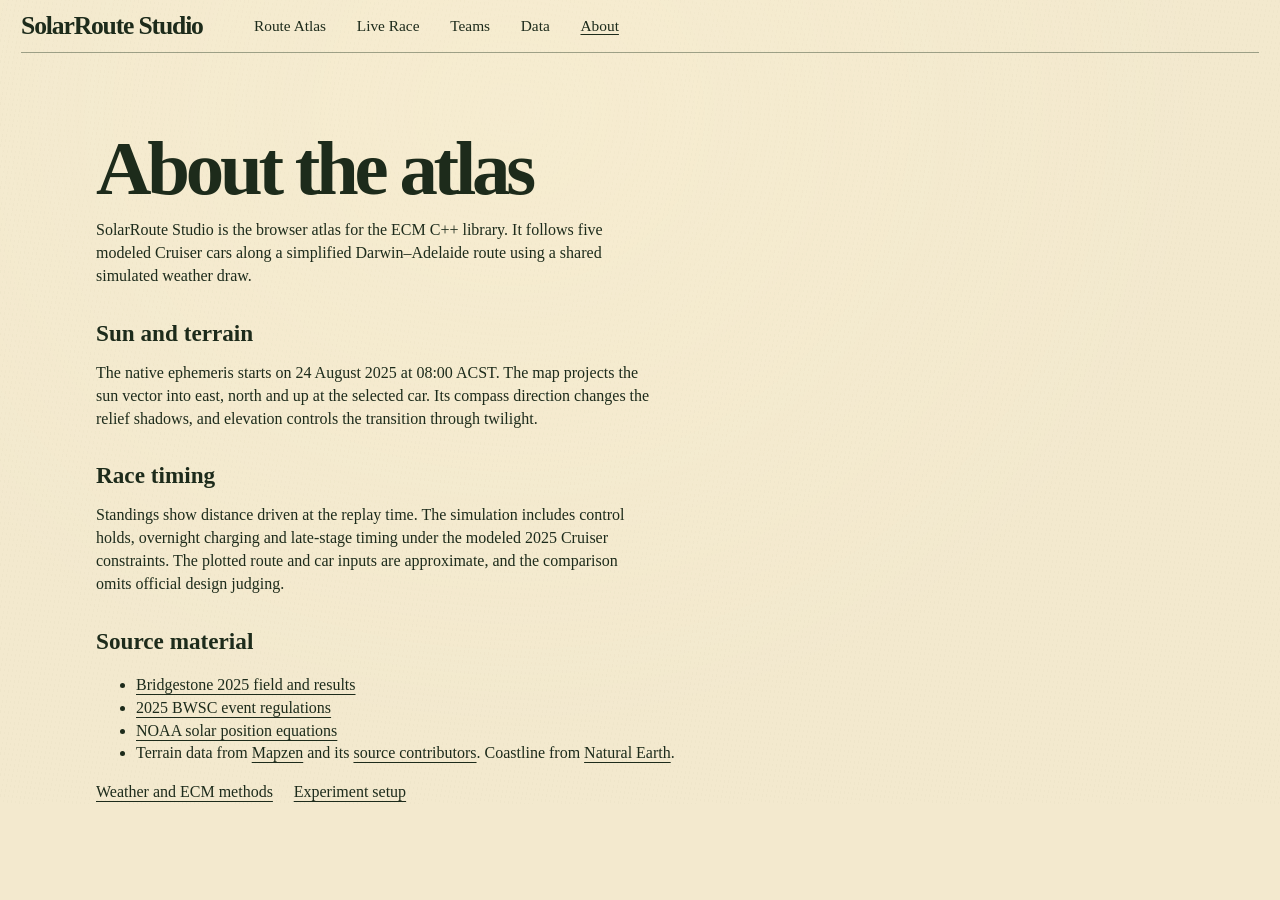
==== apps/route-lab/web/about.html @ 6af85048 "Build the SolarRoute Studio relief atlas and fleet replay" ====
<!DOCTYPE html>
<html lang="en">
<head>
  <meta charset="utf-8">
  <meta name="viewport" content="width=device-width, initial-scale=1">
  <title>About · SolarRoute Studio</title>
  <link rel="stylesheet" href="./atlas.css">
</head>
<body>
  <header class="atlas-header">
    <a class="atlas-brand" href="./">SolarRoute Studio</a>
    <nav aria-label="Pages">
      <a href="./">Route Atlas</a>
      <a href="./?view=race">Live Race</a>
      <a href="./teams.html">Teams</a>
      <a href="./data.html">Data</a>
      <a href="./about.html" aria-current="page">About</a>
    </nav>
  </header>
  <main class="atlas-article">
    <h1>About the atlas</h1>
    <p>SolarRoute Studio is the browser atlas for the ECM C++ library. It follows five modeled Cruiser cars along a simplified Darwin–Adelaide route using a shared simulated weather draw.</p>
    <h2>Sun and terrain</h2>
    <p>The native ephemeris starts on 24 August 2025 at 08:00 ACST. The map projects the sun vector into east, north and up at the selected car. Its compass direction changes the relief shadows, and elevation controls the transition through twilight.</p>
    <h2>Race timing</h2>
    <p>Standings show distance driven at the replay time. The simulation includes control holds, overnight charging and late-stage timing under the modeled 2025 Cruiser constraints. The plotted route and car inputs are approximate, and the comparison omits official design judging.</p>
    <h2>Source material</h2>
    <ul>
      <li><a href="https://www.bridgestone.com/bwsc/about/result/">Bridgestone 2025 field and results</a></li>
      <li><a href="https://cms.worldsolarchallenge.org/app/uploads/2025/03/3297_2025_bwsc_regulations_release_v20_published_28_october_2024-1.pdf">2025 BWSC event regulations</a></li>
      <li><a href="https://gml.noaa.gov/grad/solcalc/solareqns.PDF">NOAA solar position equations</a></li>
      <li>Terrain data from <a href="https://www.mapzen.com/blog/terrain-tile-service/">Mapzen</a> and its <a href="https://github.com/tilezen/joerd/blob/master/docs/attribution.md">source contributors</a>. Coastline from <a href="https://www.naturalearthdata.com/about/terms-of-use/">Natural Earth</a>.</li>
    </ul>
    <p class="atlas-links"><a href="./methods.html">Weather and ECM methods</a><a href="./configure.html">Experiment setup</a></p>
  </main>
</body>
</html>
---- apps/route-lab/web/atlas.css ----
:root {
  color-scheme: light;
  --paper: #f3e9ce;
  --ink: #1d2b1b;
  --muted: #465641;
  --rule: #56634b8c;
  --green: #263c25;
  --serif: Georgia, "Times New Roman", serif;
  --mono: "SFMono-Regular", Consolas, monospace;
  --inset: clamp(.8rem, 1.65vw, 1.65rem);
  font: 16px/1.43 var(--serif);
  color: var(--ink);
  background: var(--paper);
}
* { box-sizing: border-box; }
body {
  margin: 0;
  background:
    radial-gradient(ellipse at 40% 14%, #fff4d54a, transparent 64%),
    repeating-linear-gradient(101deg, #85734408 0 .5px, transparent .5px 4px),
    var(--paper);
}
a { color: inherit; text-underline-offset: .22em; }
button, select, input { font: inherit; color: inherit; }
button, select { cursor: pointer; }
button:disabled { cursor: default; opacity: .5; }
:focus-visible { outline: 2px solid #1e6270; outline-offset: 3px; }
p, h1, h2, dl, dd, figure { margin: 0; }
.sr-only { position: absolute; width: 1px; height: 1px; overflow: hidden; clip-path: inset(50%); white-space: nowrap; }

.atlas-header {
  margin-inline: var(--inset);
  min-height: 3.3rem;
  display: flex;
  flex-wrap: wrap;
  align-items: center;
  column-gap: clamp(1.5rem, 4vw, 4rem);
  padding: .35rem 0;
  border-bottom: 1px solid var(--rule);
}
.atlas-brand { text-decoration: none; font-size: clamp(1.3rem, 2vw, 2rem); line-height: 1.16; font-weight: 700; letter-spacing: -.045em; white-space: nowrap; }
.atlas-header nav { display: flex; flex-wrap: wrap; gap: 0 clamp(.85rem, 2.4vw, 2.7rem); align-items: baseline; }
.atlas-header nav a { white-space: nowrap; padding: .42rem 0; font-size: clamp(.95rem, 1.2vw, 1.2rem); text-decoration: none; }
.atlas-header nav a:hover, .atlas-header nav a[aria-current="page"] { text-decoration: underline; }
.atlas-clock { margin-left: auto; font: .69rem/1.6 var(--mono); font-variant-numeric: tabular-nums; text-transform: uppercase; white-space: nowrap; }
.atlas-clock abbr { text-decoration: none; }

.atlas-content { margin-inline: var(--inset); }
.atlas-sheet {
  display: grid;
  grid-template-columns: minmax(17.5rem, 23.5%) minmax(0, 1fr);
  align-items: stretch;
  min-height: clamp(35rem, calc(100svh - 9.1rem), 60rem);
}
.atlas-sidebar { display: flex; flex-direction: column; padding: clamp(1.6rem, 4.8vh, 3.4rem) clamp(.7rem, 1.35vw, 1.3rem) 1.25rem .15rem; }
.atlas-overline { font-size: clamp(1.02rem, 1.72vw, 1.66rem); font-style: italic; }
.atlas-sidebar h1 {
  font-size: clamp(3.15rem, 4.35vw, 6rem);
  letter-spacing: -.057em;
  line-height: .92;
  margin: .22rem 0 .7rem;
}
.atlas-subtitle { font-size: clamp(.69rem, .88vw, .92rem); line-height: 1.5; text-transform: uppercase; letter-spacing: .13em; }
.route-facts, .atlas-rank { margin-top: .95rem; border-top: 1px solid var(--rule); padding-top: .6rem; }
.route-facts { display: grid; gap: .2rem; font-size: clamp(.73rem, .97vw, .95rem); line-height: 1.35; }
.route-facts div { display: grid; grid-template-columns: minmax(5.15rem, 38%) 1fr; align-items: baseline; gap: .35rem; }
.route-facts dt { font-weight: 700; }
.atlas-rank h2 { font-size: .85rem; text-transform: uppercase; letter-spacing: .1em; margin: .08rem 0 .45rem; }
.atlas-table-wrap { overflow-x: auto; }
table { width: 100%; border-collapse: collapse; font-variant-numeric: tabular-nums; }
th, td { border-bottom: 1px solid var(--rule); padding: .29rem .11rem; }
.atlas-rank th, .atlas-rank td { font-size: clamp(.64rem, .83vw, .81rem); text-align: right; white-space: nowrap; }
.atlas-rank th:nth-child(2), .atlas-rank td:nth-child(2) { text-align: left; padding-left: .28rem; }
.atlas-rank thead th { font-weight: 400; vertical-align: bottom; font-size: .57rem; line-height: 1.2; text-transform: uppercase; }
.atlas-rank tbody tr:has(button[aria-pressed="true"]) { background: #ad9f6b30; }
.car-select { display: inline-flex; gap: .3rem; align-items: baseline; padding: .14rem 0; border: 0; background: none; font-size: inherit; line-height: 1.05; white-space: nowrap; }
.car-select:hover, .car-select[aria-pressed="true"] { text-decoration: underline; text-underline-offset: .18em; }
.car-select::before { content: ""; width: .42rem; height: .42rem; background: var(--car-color); flex: none; display: inline-block; }
.atlas-note { color: var(--muted); font-size: .72rem; font-style: italic; margin-top: .46rem; }
.atlas-bottom { margin-top: auto; padding-top: 1.15rem; display: grid; gap: .55rem; justify-items: start; font-size: .72rem; }
.atlas-scale { display: flex; padding-top: .3rem; max-width: 100%; color: var(--muted); font-size: .62rem; }
.atlas-scale span { flex: 1 1 0; position: relative; padding-top: .3rem; border-top: 1px solid var(--rule); }
.atlas-scale span::before { content: ""; position: absolute; left: 0; top: -.2rem; width: 1px; height: .35rem; background: var(--rule); }
.atlas-scale span:last-child { flex: 0 0 auto; border: 0; white-space: nowrap; }

.atlas-figure { position: relative; margin: 0; min-width: 0; min-height: 0; isolation: isolate; }
.atlas-figure canvas { display: block; position: absolute; inset: 0; width: 100%; height: 100%; }
.atlas-figure figcaption { position: absolute; inset: auto .7rem .62rem auto; display: flex; align-items: center; gap: .55rem; font: .61rem/1.3 var(--mono); }
.atlas-figure output, .atlas-figure button { background: #f3e9cee8; padding: .34rem .42rem; }
.atlas-figure button { border: 0; }
.atlas-figure button[aria-pressed="true"], .atlas-figure button:hover { text-decoration: underline; }

.atlas-replay {
  display: grid;
  grid-template-columns: auto minmax(0, 1fr) auto;
  gap: clamp(.6rem, 1.65vw, 1.75rem);
  border-top: 1px solid var(--rule);
  padding: .6rem .35rem .8rem;
  align-items: start;
}
.atlas-controls { display: flex; align-items: center; gap: .8rem; }
.atlas-controls select { background: transparent; border: 0; font-size: .87rem; }
.atlas-play { display: grid; place-items: center; width: 2.5rem; height: 2.5rem; border: 0; border-radius: 50%; background: var(--green); color: var(--paper); padding: 0; }
.atlas-play span { border: .43rem solid transparent; border-left: .67rem solid currentColor; border-right: 0; margin-left: .15rem; }
.atlas-play.is-playing span { height: .78rem; width: .67rem; border: solid currentColor; border-width: 0 .18rem; margin: 0; }
.atlas-seek { min-width: 0; }
#atlas-time { appearance: none; display: block; width: 100%; height: 1.65rem; padding: 0; margin: 0; background: transparent; cursor: ew-resize; }
#atlas-time::-webkit-slider-runnable-track { height: 2px; background: linear-gradient(90deg, var(--green) 0 var(--progress, 0%), var(--rule) var(--progress, 0%) 100%); }
#atlas-time::-webkit-slider-thumb { appearance: none; width: .76rem; height: .76rem; margin-top: -.33rem; border-radius: 50%; background: var(--green); }
#atlas-time::-moz-range-track { height: 2px; background: var(--rule); }
#atlas-time::-moz-range-progress { height: 2px; background: var(--green); }
#atlas-time::-moz-range-thumb { border: 0; width: .76rem; height: .76rem; border-radius: 50%; background: var(--green); }
#atlas-duration { font: .68rem/1.5 var(--mono); white-space: nowrap; padding-top: .3rem; }
.atlas-stops { display: flex; list-style: none; padding: 0; margin: 0; min-width: 0; overflow-x: auto; }
.atlas-stops li { flex: 1 0 auto; border-top: 1px solid var(--rule); margin-top: .25rem; }
.atlas-stops button { position: relative; display: grid; place-items: center; gap: .12rem; width: 100%; padding: .38rem .22rem .15rem; border: 0; background: none; font-size: .73rem; }
.atlas-stops button::before { content: ""; position: absolute; top: -.27rem; width: .45rem; height: .45rem; border-radius: 50%; border: 1px solid var(--green); background: var(--paper); }
.atlas-stops button[aria-current]::before, .atlas-stops button:hover::before { background: var(--green); }
.atlas-stops small { color: var(--muted); }

.atlas-article { width: min(68rem, calc(100% - 2rem)); margin: clamp(2rem, 6vw, 5.5rem) auto; }
.atlas-article h1 { font-size: clamp(2.7rem, 6vw, 5.25rem); line-height: 1.01; letter-spacing: -.055em; }
.atlas-article h2 { font-size: 1.45rem; margin: 1.8rem 0 .4rem; }
.atlas-article p { max-width: 70ch; margin: .75rem 0; }
.atlas-article table { margin: 1rem 0; }
.atlas-article th, .atlas-article td { padding: .65rem .75rem; text-align: left; white-space: nowrap; }
.atlas-article th:first-child { padding-left: 0; }
.atlas-article table span { display: block; color: var(--muted); font-size: .82rem; }
.atlas-links { display: flex; flex-wrap: wrap; gap: .7rem 1.3rem; margin: 1.1rem 0; }

@media (max-width: 1100px) {
  .atlas-header { column-gap: 1.55rem; }
  .atlas-header nav { column-gap: .95rem; }
  .atlas-timezone { display: none; }
}
@media (max-width: 760px) {
  .atlas-header { gap: .35rem 1rem; }
  .atlas-header nav { order: 3; width: 100%; column-gap: .95rem; }
  .atlas-header nav a { font-size: .91rem; }
  .atlas-sheet { grid-template-columns: minmax(0, 1fr); }
  .atlas-sidebar { display: grid; grid-template-columns: minmax(0, 1fr) minmax(0, 1fr); gap: .3rem .7rem; padding: .8rem 0; }
  .atlas-overline, .atlas-rank, .atlas-bottom { grid-column: 1 / -1; }
  .atlas-sidebar h1 { font-size: clamp(1.65rem, 5.65vw, 3.5rem); margin: .15rem 0 .25rem; }
  .atlas-subtitle { display: none; }
  .route-facts, .atlas-rank { margin-top: 0; }
  .route-facts { padding-top: .35rem; font-size: .67rem; gap: .08rem; }
  .route-facts div { grid-template-columns: minmax(3rem, 38%) 1fr; gap: .2rem; }
  .atlas-rank thead th, .atlas-rank th, .atlas-rank td { font-size: .69rem; }
  .atlas-bottom { display: flex; justify-content: space-between; align-items: end; padding-top: .2rem; }
  .atlas-figure { height: clamp(19.5rem, 76vw, 30rem); }
  .atlas-replay { grid-template-columns: auto minmax(0, 1fr); column-gap: .6rem; }
  #atlas-duration { display: none; }
}
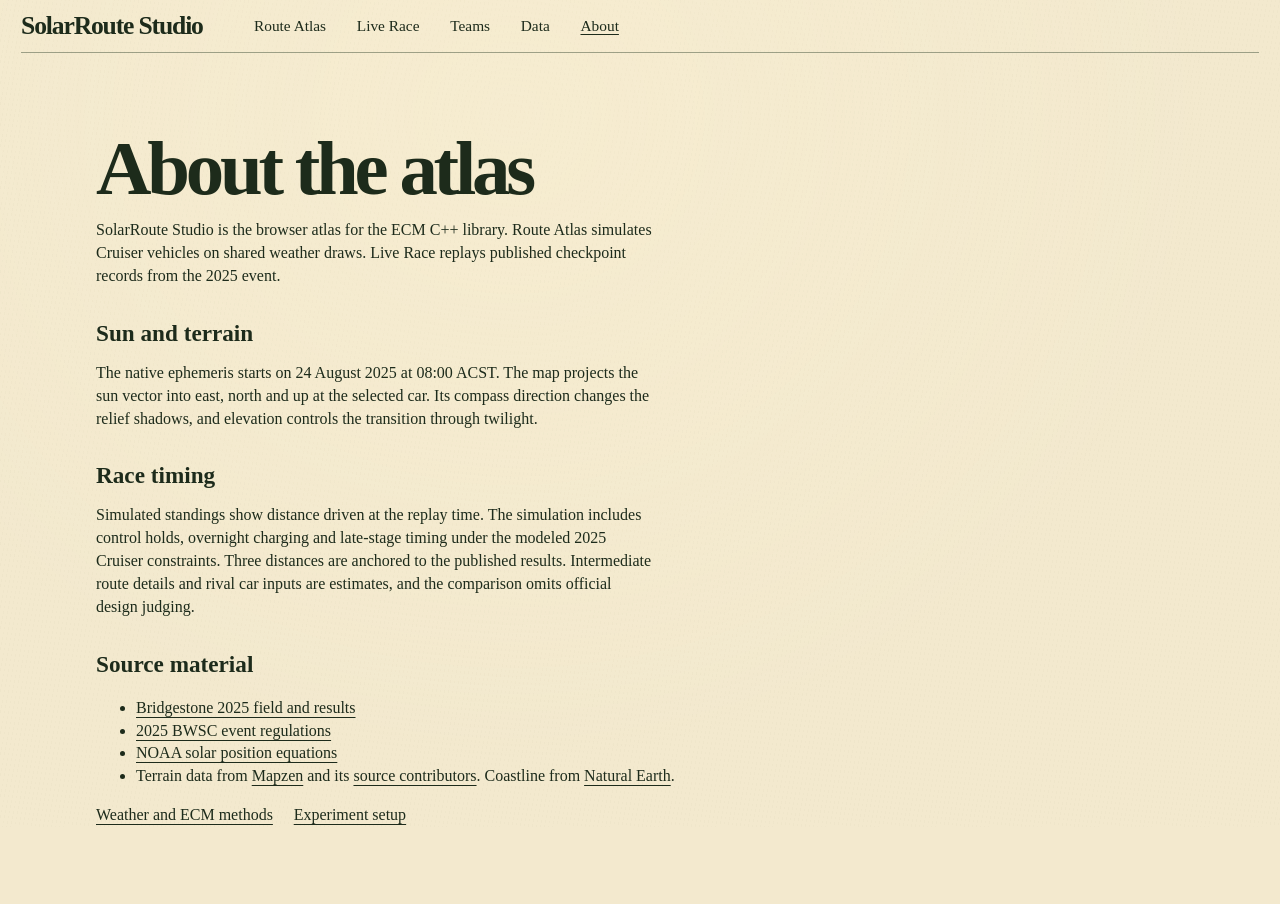
==== commit da068a8c: "Replay recorded BWSC checkpoints and run configurable fleets" ====
--- a/apps/route-lab/web/about.html
+++ b/apps/route-lab/web/about.html
@@ -11,7 +11,7 @@
     <a class="atlas-brand" href="./">SolarRoute Studio</a>
     <nav aria-label="Pages">
       <a href="./">Route Atlas</a>
-      <a href="./?view=race">Live Race</a>
+      <a href="./race.html">Live Race</a>
       <a href="./teams.html">Teams</a>
       <a href="./data.html">Data</a>
       <a href="./about.html" aria-current="page">About</a>
@@ -19,11 +19,11 @@
   </header>
   <main class="atlas-article">
     <h1>About the atlas</h1>
-    <p>SolarRoute Studio is the browser atlas for the ECM C++ library. It follows five modeled Cruiser cars along a simplified Darwin–Adelaide route using a shared simulated weather draw.</p>
+    <p>SolarRoute Studio is the browser atlas for the ECM C++ library. Route Atlas simulates Cruiser vehicles on shared weather draws. Live Race replays published checkpoint records from the 2025 event.</p>
     <h2>Sun and terrain</h2>
     <p>The native ephemeris starts on 24 August 2025 at 08:00 ACST. The map projects the sun vector into east, north and up at the selected car. Its compass direction changes the relief shadows, and elevation controls the transition through twilight.</p>
     <h2>Race timing</h2>
-    <p>Standings show distance driven at the replay time. The simulation includes control holds, overnight charging and late-stage timing under the modeled 2025 Cruiser constraints. The plotted route and car inputs are approximate, and the comparison omits official design judging.</p>
+    <p>Simulated standings show distance driven at the replay time. The simulation includes control holds, overnight charging and late-stage timing under the modeled 2025 Cruiser constraints. Three distances are anchored to the published results. Intermediate route details and rival car inputs are estimates, and the comparison omits official design judging.</p>
     <h2>Source material</h2>
     <ul>
       <li><a href="https://www.bridgestone.com/bwsc/about/result/">Bridgestone 2025 field and results</a></li>
--- a/apps/route-lab/web/atlas.css
+++ b/apps/route-lab/web/atlas.css
@@ -5,6 +5,10 @@
   --muted: #465641;
   --rule: #56634b8c;
   --green: #263c25;
+  --field: #fbf3dd;
+  --teal: #26624d;
+  --rust: #a3412c;
+  --blue: #255d78;
   --serif: Georgia, "Times New Roman", serif;
   --mono: "SFMono-Regular", Consolas, monospace;
   --inset: clamp(.8rem, 1.65vw, 1.65rem);
@@ -104,12 +108,12 @@
 .atlas-play span { border: .43rem solid transparent; border-left: .67rem solid currentColor; border-right: 0; margin-left: .15rem; }
 .atlas-play.is-playing span { height: .78rem; width: .67rem; border: solid currentColor; border-width: 0 .18rem; margin: 0; }
 .atlas-seek { min-width: 0; }
-#atlas-time { appearance: none; display: block; width: 100%; height: 1.65rem; padding: 0; margin: 0; background: transparent; cursor: ew-resize; }
-#atlas-time::-webkit-slider-runnable-track { height: 2px; background: linear-gradient(90deg, var(--green) 0 var(--progress, 0%), var(--rule) var(--progress, 0%) 100%); }
-#atlas-time::-webkit-slider-thumb { appearance: none; width: .76rem; height: .76rem; margin-top: -.33rem; border-radius: 50%; background: var(--green); }
-#atlas-time::-moz-range-track { height: 2px; background: var(--rule); }
-#atlas-time::-moz-range-progress { height: 2px; background: var(--green); }
-#atlas-time::-moz-range-thumb { border: 0; width: .76rem; height: .76rem; border-radius: 50%; background: var(--green); }
+.atlas-range { appearance: none; display: block; width: 100%; height: 1.65rem; padding: 0; margin: 0; background: transparent; cursor: ew-resize; }
+.atlas-range::-webkit-slider-runnable-track { height: 2px; background: linear-gradient(90deg, var(--green) 0 var(--progress, 0%), var(--rule) var(--progress, 0%) 100%); }
+.atlas-range::-webkit-slider-thumb { appearance: none; width: .76rem; height: .76rem; margin-top: -.33rem; border-radius: 50%; background: var(--green); }
+.atlas-range::-moz-range-track { height: 2px; background: var(--rule); }
+.atlas-range::-moz-range-progress { height: 2px; background: var(--green); }
+.atlas-range::-moz-range-thumb { border: 0; width: .76rem; height: .76rem; border-radius: 50%; background: var(--green); }
 #atlas-duration { font: .68rem/1.5 var(--mono); white-space: nowrap; padding-top: .3rem; }
 .atlas-stops { display: flex; list-style: none; padding: 0; margin: 0; min-width: 0; overflow-x: auto; }
 .atlas-stops li { flex: 1 0 auto; border-top: 1px solid var(--rule); margin-top: .25rem; }
@@ -121,11 +125,11 @@
 .atlas-article { width: min(68rem, calc(100% - 2rem)); margin: clamp(2rem, 6vw, 5.5rem) auto; }
 .atlas-article h1 { font-size: clamp(2.7rem, 6vw, 5.25rem); line-height: 1.01; letter-spacing: -.055em; }
 .atlas-article h2 { font-size: 1.45rem; margin: 1.8rem 0 .4rem; }
-.atlas-article p { max-width: 70ch; margin: .75rem 0; }
+.atlas-article > p { max-width: 70ch; margin: .75rem 0; }
 .atlas-article table { margin: 1rem 0; }
 .atlas-article th, .atlas-article td { padding: .65rem .75rem; text-align: left; white-space: nowrap; }
 .atlas-article th:first-child { padding-left: 0; }
-.atlas-article table span { display: block; color: var(--muted); font-size: .82rem; }
+.atlas-article :is(th, td) span { display: block; color: var(--muted); font-size: .82rem; }
 .atlas-links { display: flex; flex-wrap: wrap; gap: .7rem 1.3rem; margin: 1.1rem 0; }
 
 @media (max-width: 1100px) {
@@ -151,3 +155,16 @@
   .atlas-replay { grid-template-columns: auto minmax(0, 1fr); column-gap: .6rem; }
   #atlas-duration { display: none; }
 }
+
+.archive-sidebar h1 { font-size: clamp(2.25rem, 3.5vw, 4.65rem); }
+.archive-replay { grid-template-columns: auto minmax(0, 1fr); }
+.record-jump { color: inherit; background: none; border: 0; padding: 0; text-decoration: underline; text-underline-offset: .22em; }
+.atlas-fleet-tools { margin-top: 1rem; }
+.atlas-fleet-tools form { margin-top: 1rem; }
+.fleet-toggle { display: flex; align-items: center; gap: .35rem; }
+.fleet-toggle input { width: auto; min-height: 0; margin: 0; accent-color: var(--green); }
+.fleet-specs-grid { display: grid; grid-template-columns: repeat(auto-fit, minmax(11rem, 1fr)); gap: .15rem 1rem; }
+@media (max-width: 760px) {
+  .archive-sidebar { display: block; }
+  .archive-sidebar .atlas-rank { margin-top: .6rem; }
+}
